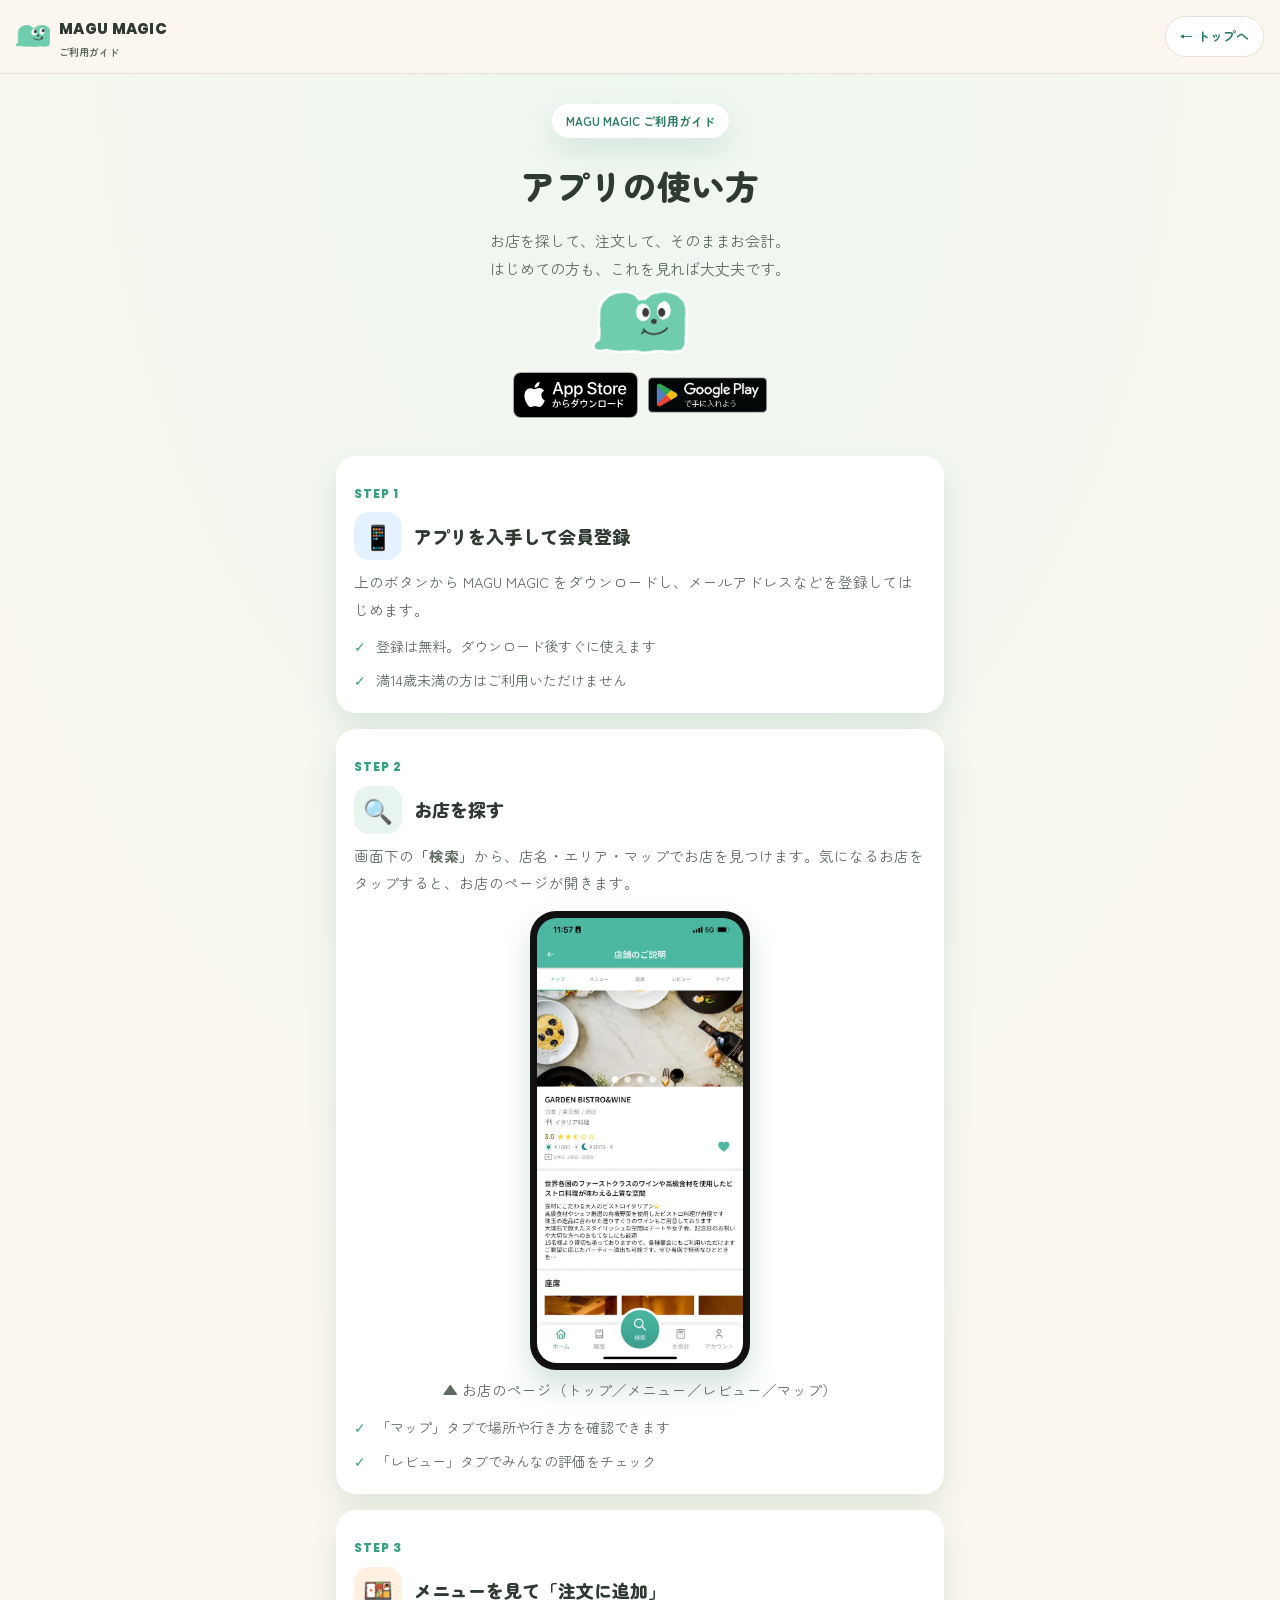
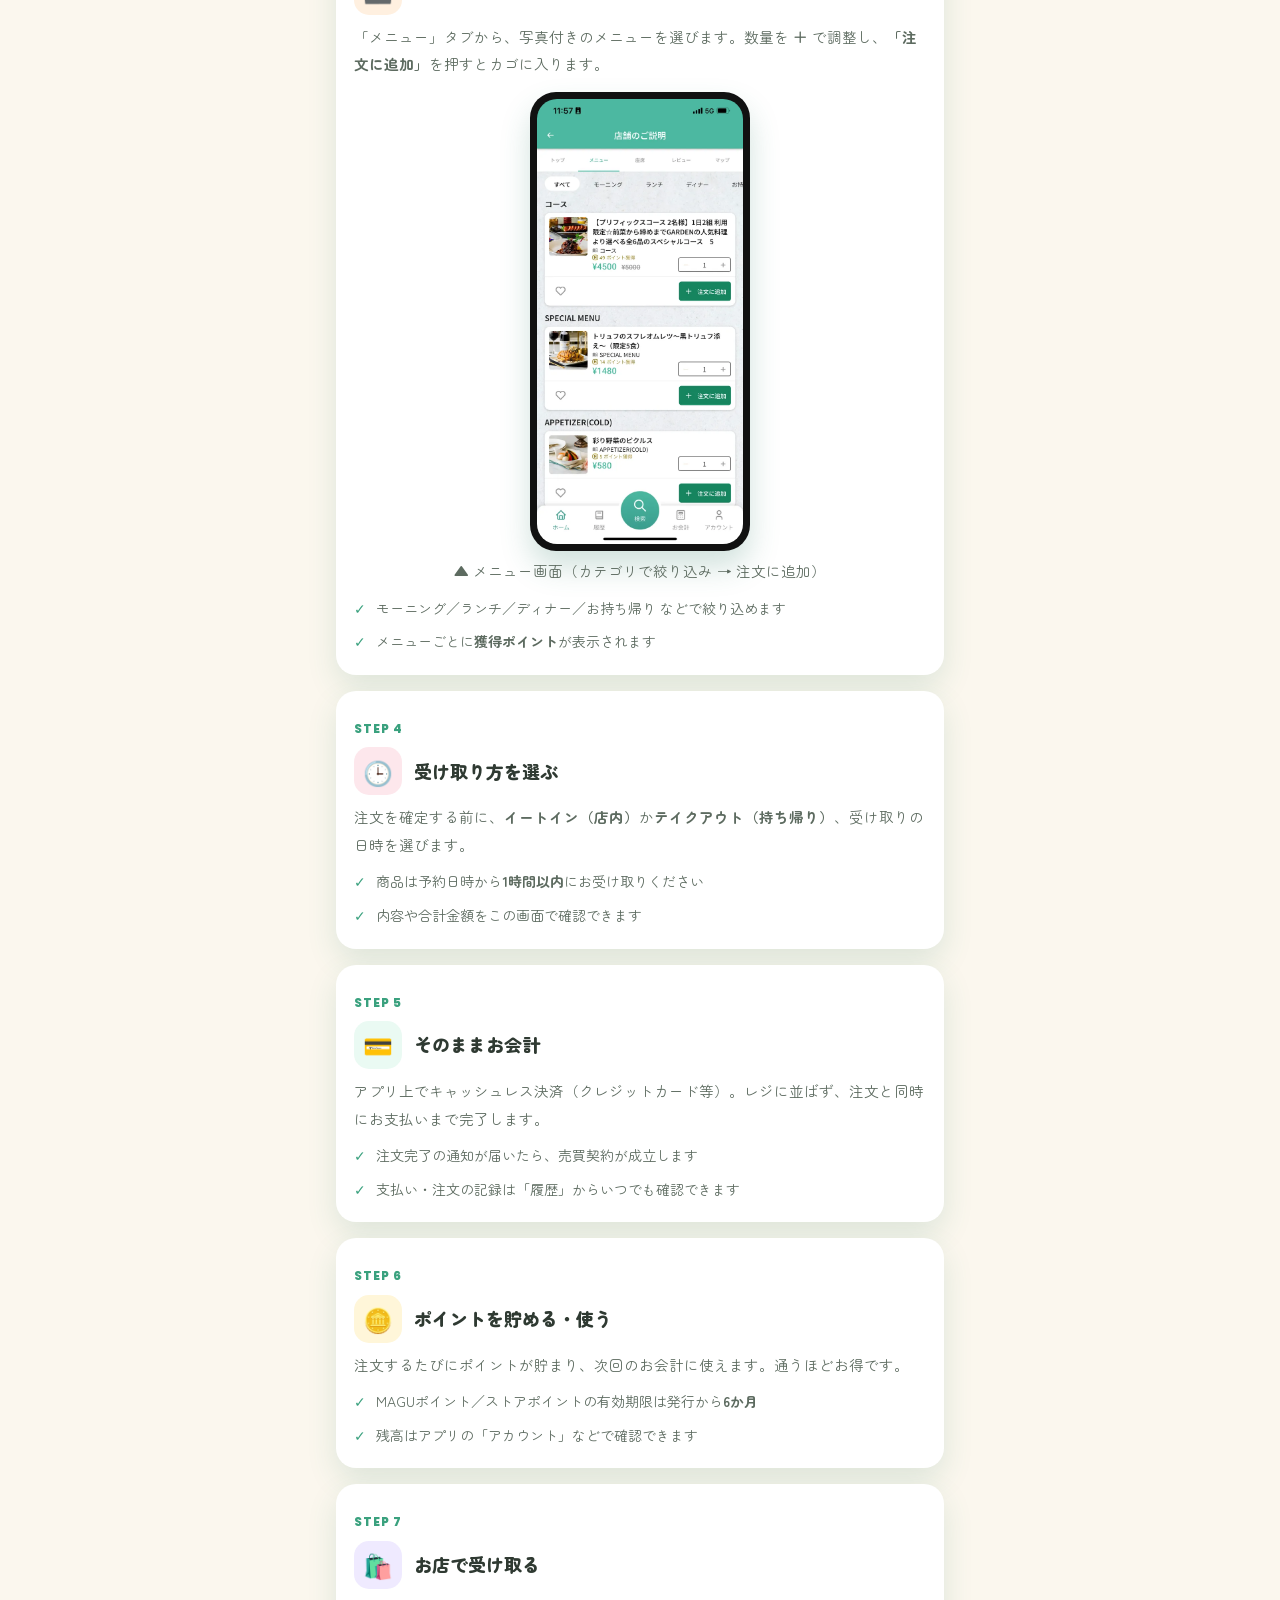
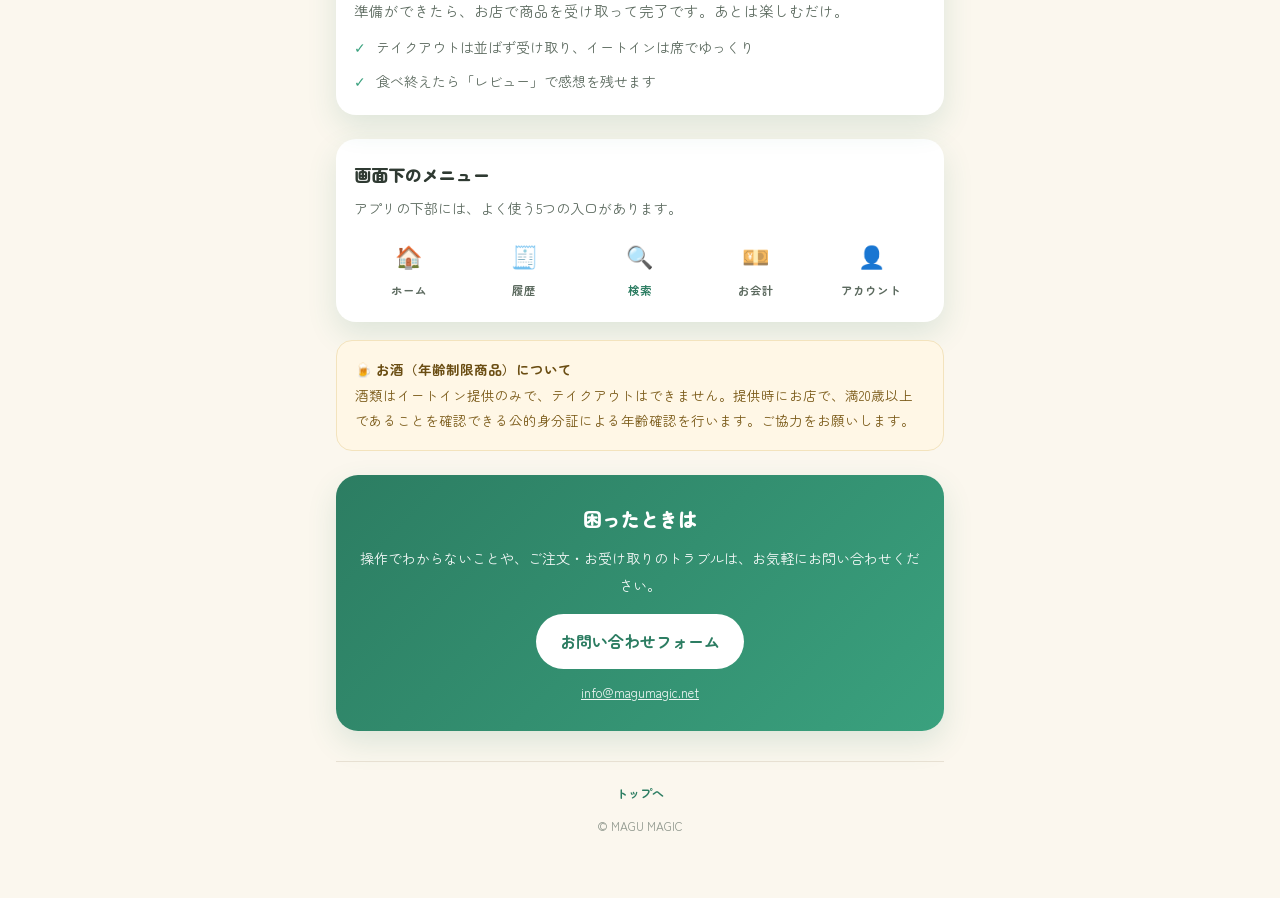
==== guide/index.html @ f1146b97 "Add mobile app usage guide page (/guide/) - /guide/ : step-by-step how-to (search, order, checkout, " ====
<!DOCTYPE html>
<html lang="ja">
<head>
  <meta charset="UTF-8" />
  <meta name="viewport" content="width=device-width, initial-scale=1.0" />
  <title>ご利用ガイド ｜ MAGU MAGIC の使い方</title>
  <meta name="description" content="MAGU MAGIC アプリの使い方ガイド。お店を探す・メニューを注文・お会計・ポイントまで、操作をやさしく解説します。" />
  <link rel="canonical" href="https://www.magumagic.net/guide/" />
  <link rel="icon" type="image/png" sizes="32x32" href="/assets/favicon-32.png" />
  <link rel="apple-touch-icon" href="/assets/favicon.png" />
  <link rel="preconnect" href="https://fonts.googleapis.com" />
  <link rel="preconnect" href="https://fonts.gstatic.com" crossorigin />
  <link href="https://fonts.googleapis.com/css2?family=Zen+Maru+Gothic:wght@400;500;700;900&family=Poppins:wght@600;700;800&display=swap" rel="stylesheet" />
  <style>
    :root{
      --green:#3aa17e;--green-deep:#2c7d62;--green-soft:#e8f4ee;
      --cream:#fbf7ee;--ink:#2f3a32;--ink-soft:#5d6b60;--line:#e7e0d2;
      --berry:#ef6a6a;--beer:#f4b740;--sky:#86cfee;--violet:#b3a4ee;
      --font-jp:"Zen Maru Gothic",system-ui,sans-serif;--font-en:"Poppins",var(--font-jp);
      --shadow:0 12px 30px rgba(44,125,98,.14);
    }
    *{box-sizing:border-box;margin:0;padding:0}
    body{font-family:var(--font-jp);color:var(--ink);line-height:1.9;-webkit-font-smoothing:antialiased;
      background:radial-gradient(120% 60% at 50% 0%,#eef7f1,var(--cream) 60%);min-height:100vh}
    img{max-width:100%;display:block}
    a{color:inherit}

    /* header */
    .top{position:sticky;top:0;z-index:20;display:flex;align-items:center;justify-content:space-between;
      gap:12px;padding:12px 16px;background:rgba(251,247,238,.92);border-bottom:1px solid var(--line)}
    .brand{display:flex;align-items:center;gap:9px;text-decoration:none}
    .brand img{width:34px;height:34px;object-fit:contain}
    .brand b{font-family:var(--font-en);font-weight:800;font-size:15px;letter-spacing:.3px}
    .brand small{display:block;font-family:var(--font-jp);font-size:10px;color:var(--ink-soft);font-weight:700;margin-top:-2px}
    .back{font-size:13px;font-weight:700;color:var(--green-deep);text-decoration:none;
      background:#fff;border:1px solid var(--line);padding:7px 14px;border-radius:999px;white-space:nowrap}

    .wrap{max-width:640px;margin:0 auto;padding:0 16px 60px}

    /* hero */
    .hero{text-align:center;padding:30px 6px 8px}
    .hero .eyebrow{display:inline-block;background:#fff;color:var(--green-deep);font-weight:700;font-size:12px;
      padding:6px 14px;border-radius:999px;box-shadow:var(--shadow)}
    .hero h1{font-size:clamp(26px,7vw,34px);font-weight:900;margin:16px 0 8px}
    .hero p{color:var(--ink-soft);font-size:15px}
    .hero-mascot{width:96px;margin:6px auto 0}

    /* store badges */
    .badges{display:flex;gap:10px;justify-content:center;flex-wrap:wrap;margin-top:18px}
    .badge img{height:46px;width:auto}
    .badge{transition:transform .15s;display:inline-block}
    .badge:active{transform:scale(.97)}

    /* steps */
    .steps{margin-top:30px;display:flex;flex-direction:column;gap:16px;counter-reset:step}
    .step{background:#fff;border-radius:20px;box-shadow:var(--shadow);padding:20px 18px;position:relative}
    .step::before{counter-increment:step;content:"STEP " counter(step);
      font-family:var(--font-en);font-weight:800;font-size:12px;letter-spacing:1px;color:var(--green)}
    .step-head{display:flex;align-items:center;gap:12px;margin:6px 0 8px}
    .step-ic{flex:0 0 auto;width:48px;height:48px;border-radius:15px;display:grid;place-items:center;font-size:24px}
    .ic-a{background:#e6f1ff}.ic-b{background:var(--green-soft)}.ic-c{background:#fff0e0}
    .ic-d{background:#fde7ec}.ic-e{background:#eafaf3}.ic-f{background:#fff6d9}.ic-g{background:#efeaff}
    .step-head h2{font-size:18px;font-weight:900;line-height:1.4}
    .step p{color:var(--ink-soft);font-size:14.5px}
    .step ul{list-style:none;margin:10px 0 0;display:flex;flex-direction:column;gap:7px}
    .step li{position:relative;padding-left:22px;font-size:14px;color:var(--ink-soft)}
    .step li::before{content:"✓";position:absolute;left:0;color:var(--green);font-weight:900}
    .tip{margin-top:12px;background:var(--green-soft);border-radius:12px;padding:10px 14px;font-size:13px;color:var(--green-deep)}

    /* phone shot */
    .shot{margin:14px auto 4px;width:min(220px,64%);background:#111;border-radius:26px;padding:7px;box-shadow:0 16px 30px rgba(44,125,98,.22)}
    .shot img{width:100%;border-radius:20px}
    .shot-cap{text-align:center;font-size:12px;color:var(--ink-soft);margin-top:6px}

    /* bottom-nav explainer */
    .navmap{background:#fff;border-radius:20px;box-shadow:var(--shadow);padding:20px 18px;margin-top:24px}
    .navmap h2{font-size:17px;font-weight:900;margin-bottom:4px}
    .navmap p{color:var(--ink-soft);font-size:14px;margin-bottom:14px}
    .navrow{display:flex;justify-content:space-between;gap:6px;text-align:center}
    .navrow div{flex:1;font-size:11.5px;font-weight:700;color:var(--ink-soft)}
    .navrow .em{display:block;font-size:22px;margin-bottom:3px}
    .navrow .on{color:var(--green-deep)}

    /* note */
    .note{margin-top:18px;background:#fff7e6;border:1px solid #f3e3bd;border-radius:16px;padding:16px 18px;font-size:13.5px;color:#7a5a18}
    .note b{color:#6a4d12}

    /* help / contact */
    .help{margin-top:24px;background:linear-gradient(135deg,var(--green-deep),var(--green));color:#fff;
      border-radius:22px;padding:26px 20px;text-align:center;box-shadow:var(--shadow)}
    .help h2{font-size:19px;font-weight:900}
    .help p{opacity:.95;font-size:14px;margin:8px 0 16px}
    .help a.btn{display:inline-block;background:#fff;color:var(--green-deep);font-weight:700;text-decoration:none;
      padding:12px 24px;border-radius:999px}
    .help .mail{display:block;margin-top:12px;font-size:13px;opacity:.92;color:#fff;text-decoration:underline}

    /* footer */
    .foot{text-align:center;margin-top:30px;padding-top:20px;border-top:1px solid var(--line);color:var(--ink-soft);font-size:12px}
    .foot a{color:var(--green-deep);font-weight:700;text-decoration:none;margin:0 8px}
    .foot .cp{display:block;margin-top:10px;opacity:.7}
  </style>
</head>
<body>

  <header class="top">
    <a class="brand" href="/">
      <img src="/assets/MAGU_face07.png" alt="" />
      <span><b>MAGU MAGIC</b><small>ご利用ガイド</small></span>
    </a>
    <a class="back" href="/">← トップへ</a>
  </header>

  <div class="wrap">

    <section class="hero">
      <span class="eyebrow">MAGU MAGIC ご利用ガイド</span>
      <h1>アプリの使い方</h1>
      <p>お店を探して、注文して、そのままお会計。<br />はじめての方も、これを見れば大丈夫です。</p>
      <img class="hero-mascot" src="/assets/MAGU_face01.png" alt="" />
      <div class="badges">
        <a class="badge" target="_blank" rel="noopener" aria-label="App Store からダウンロード"
           href="https://apps.apple.com/jp/app/magu-magic-%E3%81%8B%E3%81%97%E3%81%93%E3%81%8F%E4%BA%88%E7%B4%84-%E3%81%8A%E3%81%84%E3%81%97%E3%81%8F%E9%A3%9F%E4%BA%8B/id6445927515">
          <img src="/assets/black.svg" alt="Download on the App Store" />
        </a>
        <a class="badge" target="_blank" rel="noopener" aria-label="Google Play で手に入れよう"
           href="https://play.google.com/store/apps/details?id=com.maguclub.magu&amp;pcampaignid=web_share">
          <img src="/assets/google-play-badge.png" alt="Get it on Google Play" />
        </a>
      </div>
    </section>

    <section class="steps">

      <article class="step">
        <div class="step-head"><span class="step-ic ic-a">📱</span><h2>アプリを入手して会員登録</h2></div>
        <p>上のボタンから MAGU MAGIC をダウンロードし、メールアドレスなどを登録してはじめます。</p>
        <ul>
          <li>登録は無料。ダウンロード後すぐに使えます</li>
          <li>満14歳未満の方はご利用いただけません</li>
        </ul>
      </article>

      <article class="step">
        <div class="step-head"><span class="step-ic ic-b">🔍</span><h2>お店を探す</h2></div>
        <p>画面下の<b>「検索」</b>から、店名・エリア・マップでお店を見つけます。気になるお店をタップすると、お店のページが開きます。</p>
        <div class="shot"><img src="/assets/guide-store.webp" alt="お店のページ：店舗説明・メニュー・レビュー・マップのタブ" /></div>
        <p class="shot-cap">▲ お店のページ（トップ／メニュー／レビュー／マップ）</p>
        <ul>
          <li>「マップ」タブで場所や行き方を確認できます</li>
          <li>「レビュー」タブでみんなの評価をチェック</li>
        </ul>
      </article>

      <article class="step">
        <div class="step-head"><span class="step-ic ic-c">🍱</span><h2>メニューを見て「注文に追加」</h2></div>
        <p>「メニュー」タブから、写真付きのメニューを選びます。数量を <b>＋</b> で調整し、<b>「注文に追加」</b>を押すとカゴに入ります。</p>
        <div class="shot"><img src="/assets/guide-menu.webp" alt="メニュー画面：カテゴリ・価格・ポイント・注文に追加ボタン" /></div>
        <p class="shot-cap">▲ メニュー画面（カテゴリで絞り込み → 注文に追加）</p>
        <ul>
          <li>モーニング／ランチ／ディナー／お持ち帰り などで絞り込めます</li>
          <li>メニューごとに<b>獲得ポイント</b>が表示されます</li>
        </ul>
      </article>

      <article class="step">
        <div class="step-head"><span class="step-ic ic-d">🕒</span><h2>受け取り方を選ぶ</h2></div>
        <p>注文を確定する前に、<b>イートイン（店内）</b>か<b>テイクアウト（持ち帰り）</b>、受け取りの日時を選びます。</p>
        <ul>
          <li>商品は予約日時から<b>1時間以内</b>にお受け取りください</li>
          <li>内容や合計金額をこの画面で確認できます</li>
        </ul>
      </article>

      <article class="step">
        <div class="step-head"><span class="step-ic ic-e">💳</span><h2>そのままお会計</h2></div>
        <p>アプリ上でキャッシュレス決済（クレジットカード等）。レジに並ばず、注文と同時にお支払いまで完了します。</p>
        <ul>
          <li>注文完了の通知が届いたら、売買契約が成立します</li>
          <li>支払い・注文の記録は「履歴」からいつでも確認できます</li>
        </ul>
      </article>

      <article class="step">
        <div class="step-head"><span class="step-ic ic-f">🪙</span><h2>ポイントを貯める・使う</h2></div>
        <p>注文するたびにポイントが貯まり、次回のお会計に使えます。通うほどお得です。</p>
        <ul>
          <li>MAGUポイント／ストアポイントの有効期限は発行から<b>6か月</b></li>
          <li>残高はアプリの「アカウント」などで確認できます</li>
        </ul>
      </article>

      <article class="step">
        <div class="step-head"><span class="step-ic ic-g">🛍️</span><h2>お店で受け取る</h2></div>
        <p>準備ができたら、お店で商品を受け取って完了です。あとは楽しむだけ。</p>
        <ul>
          <li>テイクアウトは並ばず受け取り、イートインは席でゆっくり</li>
          <li>食べ終えたら「レビュー」で感想を残せます</li>
        </ul>
      </article>

    </section>

    <section class="navmap">
      <h2>画面下のメニュー</h2>
      <p>アプリの下部には、よく使う5つの入口があります。</p>
      <div class="navrow">
        <div><span class="em">🏠</span>ホーム</div>
        <div><span class="em">🧾</span>履歴</div>
        <div class="on"><span class="em">🔍</span>検索</div>
        <div><span class="em">💴</span>お会計</div>
        <div><span class="em">👤</span>アカウント</div>
      </div>
    </section>

    <div class="note">
      <b>🍺 お酒（年齢制限商品）について</b><br />
      酒類はイートイン提供のみで、テイクアウトはできません。提供時にお店で、満20歳以上であることを確認できる公的身分証による年齢確認を行います。ご協力をお願いします。
    </div>

    <section class="help">
      <h2>困ったときは</h2>
      <p>操作でわからないことや、ご注文・お受け取りのトラブルは、お気軽にお問い合わせください。</p>
      <a class="btn" href="/#contact">お問い合わせフォーム</a>
      <a class="mail" href="mailto:info@magumagic.net">info@magumagic.net</a>
    </section>

    <footer class="foot">
      <a href="/">トップへ</a>
      <span class="cp">© MAGU MAGIC</span>
    </footer>

  </div>

</body>
</html>
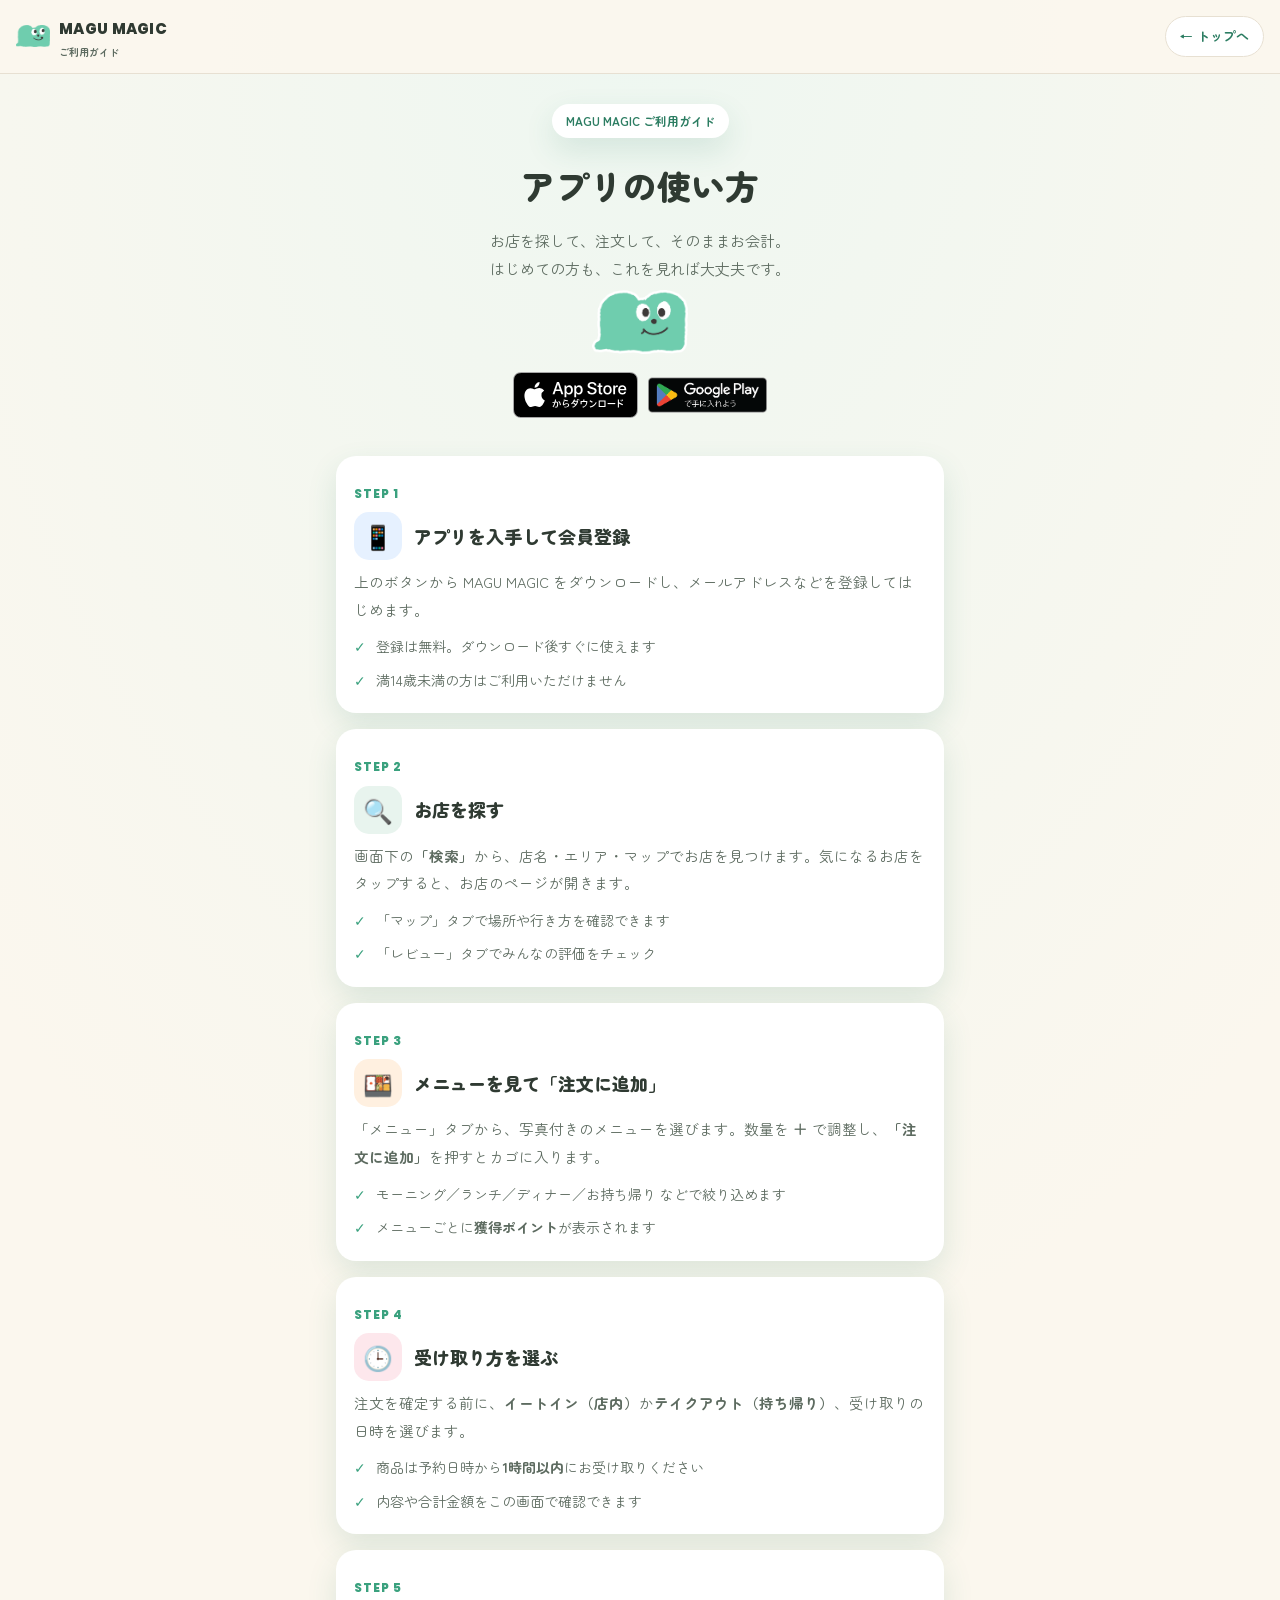
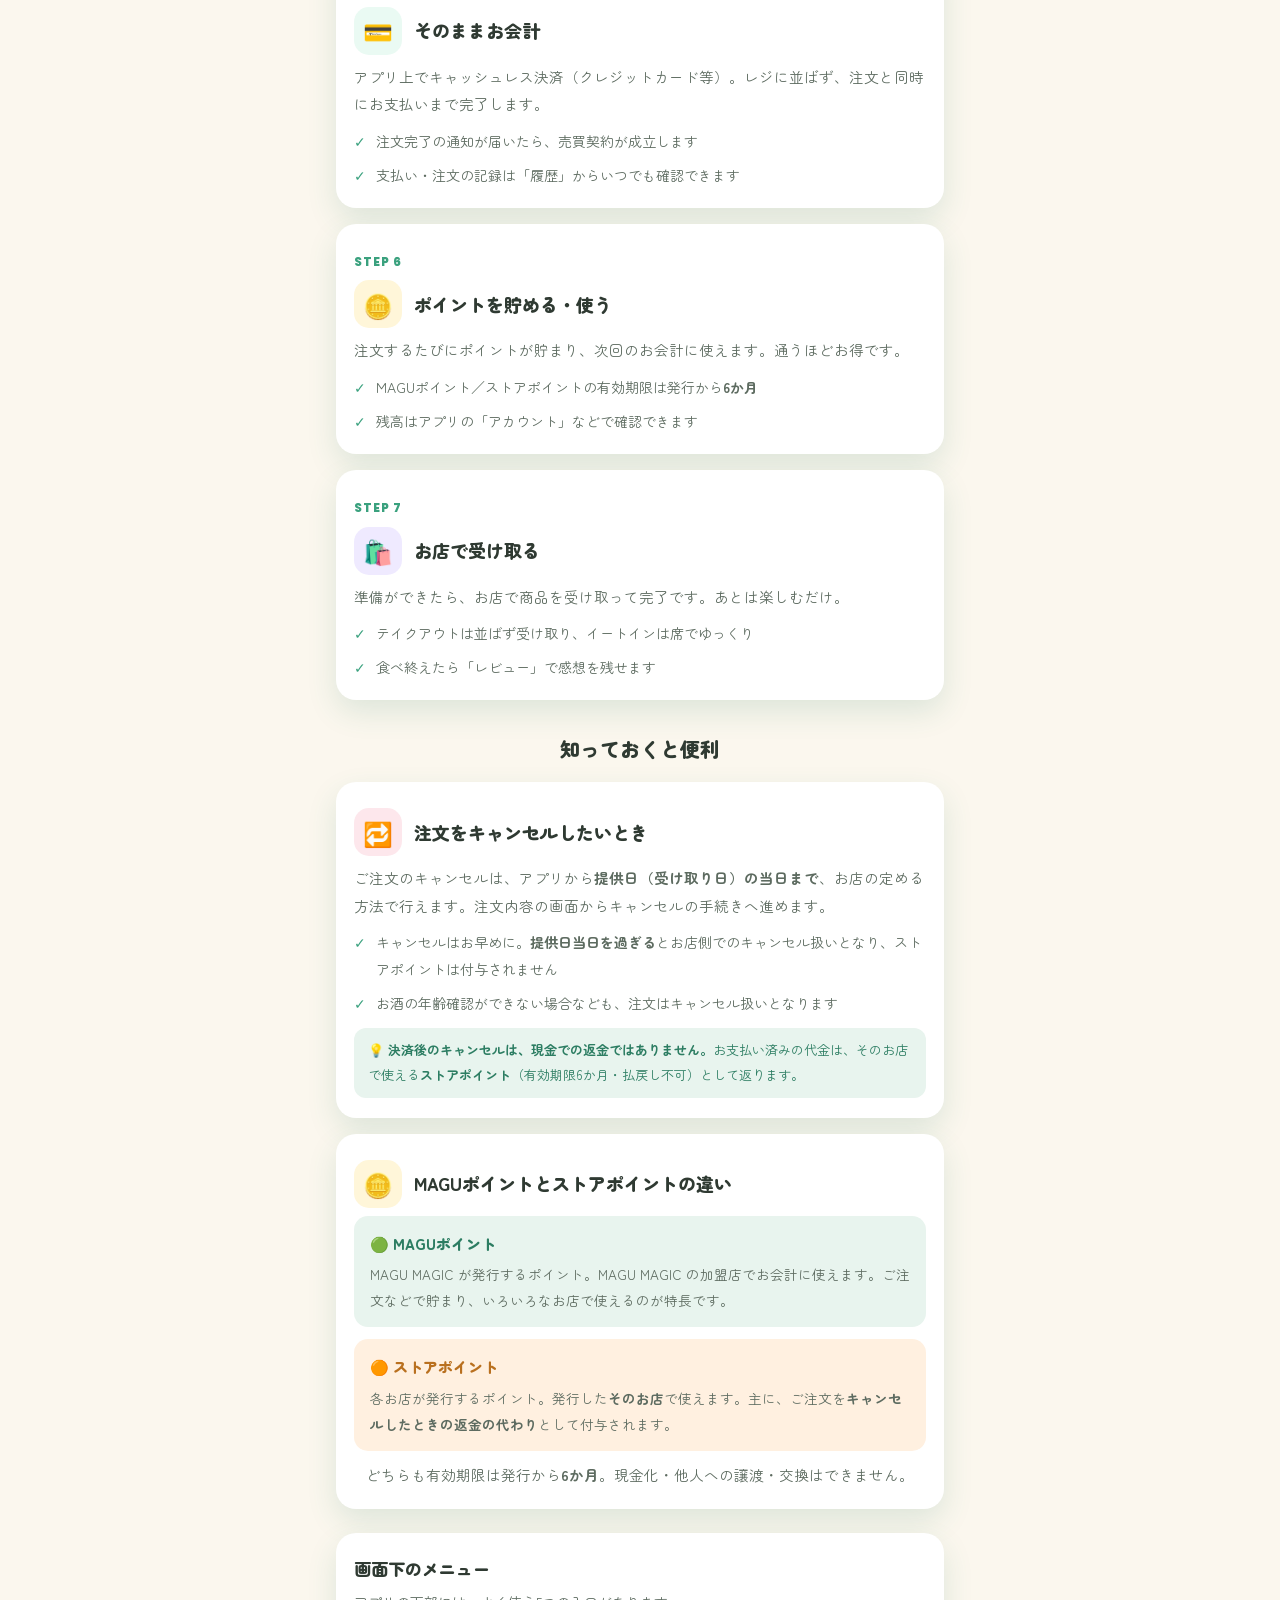
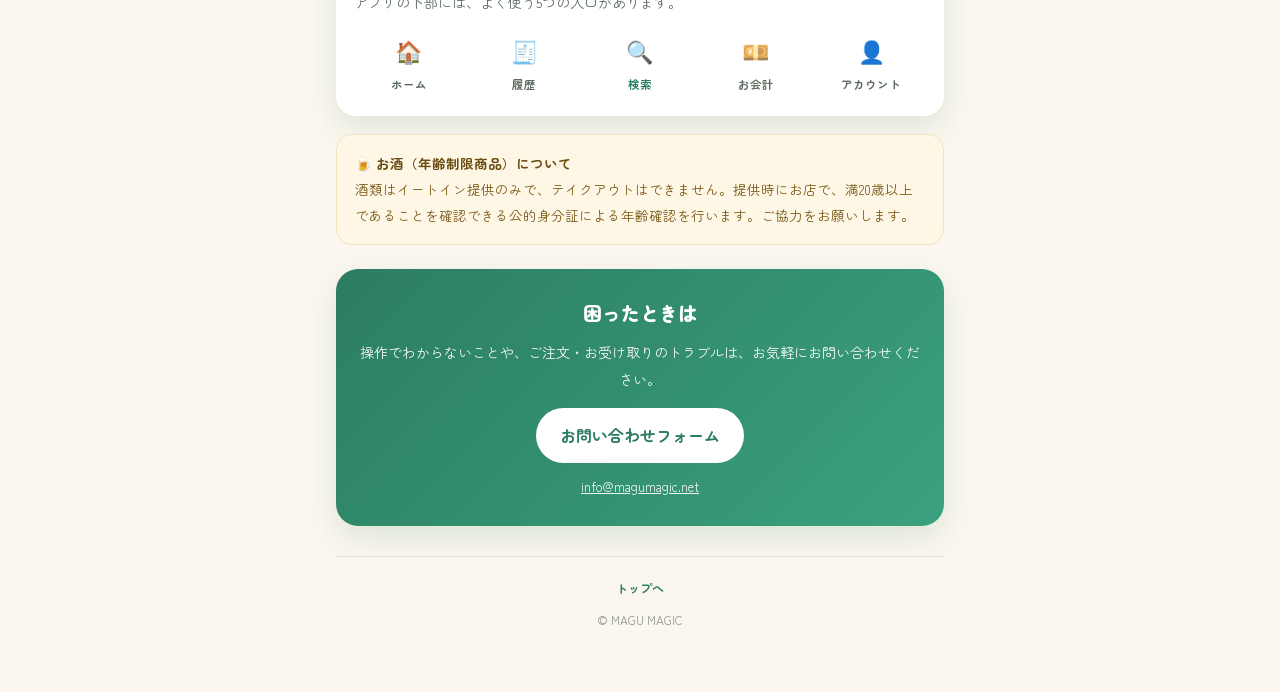
==== commit 48db3bfc: "Guide: add cancellation + MAGU/store points sections; drop outdated old-UI screenshots Co-Authored-B" ====
--- a/guide/index.html
+++ b/guide/index.html
@@ -94,6 +94,23 @@
       padding:12px 24px;border-radius:999px}
     .help .mail{display:block;margin-top:12px;font-size:13px;opacity:.92;color:#fff;text-decoration:underline}
 
+    /* info cards (cancel / points) */
+    .section-h{font-size:20px;font-weight:900;margin:30px 4px 14px;text-align:center}
+    .infocard{background:#fff;border-radius:20px;box-shadow:var(--shadow);padding:20px 18px;margin-bottom:16px}
+    .infocard p{color:var(--ink-soft);font-size:14.5px}
+    .infocard ul{list-style:none;margin:10px 0 0;display:flex;flex-direction:column;gap:7px}
+    .infocard li{position:relative;padding-left:22px;font-size:14px;color:var(--ink-soft)}
+    .infocard li::before{content:"✓";position:absolute;left:0;color:var(--green);font-weight:900}
+    .pcompare{display:flex;flex-direction:column;gap:12px;margin-top:6px}
+    .pcol{border-radius:14px;padding:14px 16px}
+    .pcol.magu{background:var(--green-soft)}
+    .pcol.store{background:#fff0e0}
+    .pcol h3{font-size:15px;font-weight:900;margin-bottom:4px;display:flex;align-items:center;gap:8px}
+    .pcol.magu h3{color:var(--green-deep)}
+    .pcol.store h3{color:#b9701f}
+    .pcol p{font-size:13.5px}
+    .pcommon{margin-top:10px;font-size:13px;color:var(--ink-soft);text-align:center}
+
     /* footer */
     .foot{text-align:center;margin-top:30px;padding-top:20px;border-top:1px solid var(--line);color:var(--ink-soft);font-size:12px}
     .foot a{color:var(--green-deep);font-weight:700;text-decoration:none;margin:0 8px}
@@ -143,8 +160,6 @@
       <article class="step">
         <div class="step-head"><span class="step-ic ic-b">🔍</span><h2>お店を探す</h2></div>
         <p>画面下の<b>「検索」</b>から、店名・エリア・マップでお店を見つけます。気になるお店をタップすると、お店のページが開きます。</p>
-        <div class="shot"><img src="/assets/guide-store.webp" alt="お店のページ：店舗説明・メニュー・レビュー・マップのタブ" /></div>
-        <p class="shot-cap">▲ お店のページ（トップ／メニュー／レビュー／マップ）</p>
         <ul>
           <li>「マップ」タブで場所や行き方を確認できます</li>
           <li>「レビュー」タブでみんなの評価をチェック</li>
@@ -154,8 +169,6 @@
       <article class="step">
         <div class="step-head"><span class="step-ic ic-c">🍱</span><h2>メニューを見て「注文に追加」</h2></div>
         <p>「メニュー」タブから、写真付きのメニューを選びます。数量を <b>＋</b> で調整し、<b>「注文に追加」</b>を押すとカゴに入ります。</p>
-        <div class="shot"><img src="/assets/guide-menu.webp" alt="メニュー画面：カテゴリ・価格・ポイント・注文に追加ボタン" /></div>
-        <p class="shot-cap">▲ メニュー画面（カテゴリで絞り込み → 注文に追加）</p>
         <ul>
           <li>モーニング／ランチ／ディナー／お持ち帰り などで絞り込めます</li>
           <li>メニューごとに<b>獲得ポイント</b>が表示されます</li>
@@ -199,6 +212,33 @@
       </article>
 
     </section>
+
+    <h2 class="section-h">知っておくと便利</h2>
+
+    <article class="infocard">
+      <div class="step-head"><span class="step-ic ic-d">🔁</span><h2>注文をキャンセルしたいとき</h2></div>
+      <p>ご注文のキャンセルは、アプリから<b>提供日（受け取り日）の当日まで</b>、お店の定める方法で行えます。注文内容の画面からキャンセルの手続きへ進めます。</p>
+      <ul>
+        <li>キャンセルはお早めに。<b>提供日当日を過ぎる</b>とお店側でのキャンセル扱いとなり、ストアポイントは付与されません</li>
+        <li>お酒の年齢確認ができない場合なども、注文はキャンセル扱いとなります</li>
+      </ul>
+      <div class="tip">💡 <b>決済後のキャンセルは、現金での返金ではありません。</b>お支払い済みの代金は、そのお店で使える<b>ストアポイント</b>（有効期限6か月・払戻し不可）として返ります。</div>
+    </article>
+
+    <article class="infocard">
+      <div class="step-head"><span class="step-ic ic-f">🪙</span><h2>MAGUポイントとストアポイントの違い</h2></div>
+      <div class="pcompare">
+        <div class="pcol magu">
+          <h3>🟢 MAGUポイント</h3>
+          <p>MAGU MAGIC が発行するポイント。MAGU MAGIC の加盟店でお会計に使えます。ご注文などで貯まり、いろいろなお店で使えるのが特長です。</p>
+        </div>
+        <div class="pcol store">
+          <h3>🟠 ストアポイント</h3>
+          <p>各お店が発行するポイント。発行した<b>そのお店</b>で使えます。主に、ご注文を<b>キャンセルしたときの返金の代わり</b>として付与されます。</p>
+        </div>
+      </div>
+      <p class="pcommon">どちらも有効期限は発行から<b>6か月</b>。現金化・他人への譲渡・交換はできません。</p>
+    </article>
 
     <section class="navmap">
       <h2>画面下のメニュー</h2>
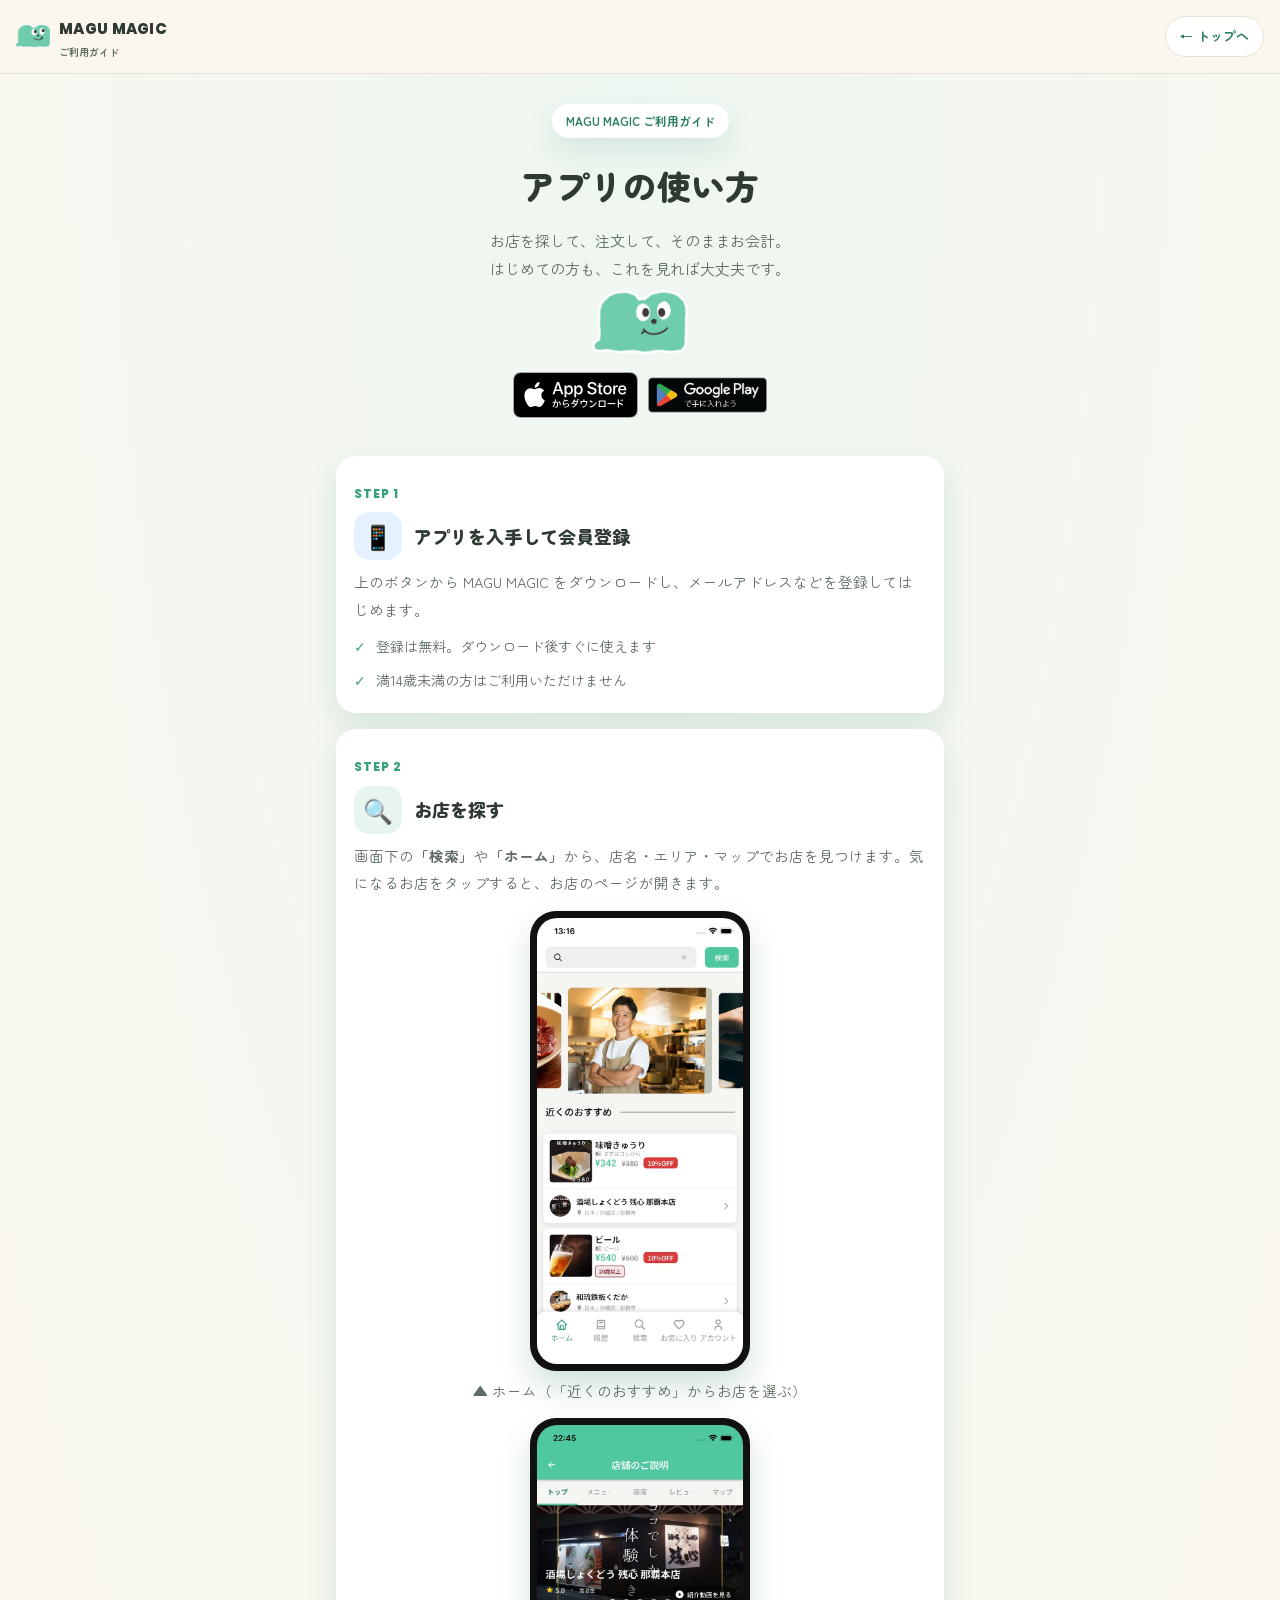
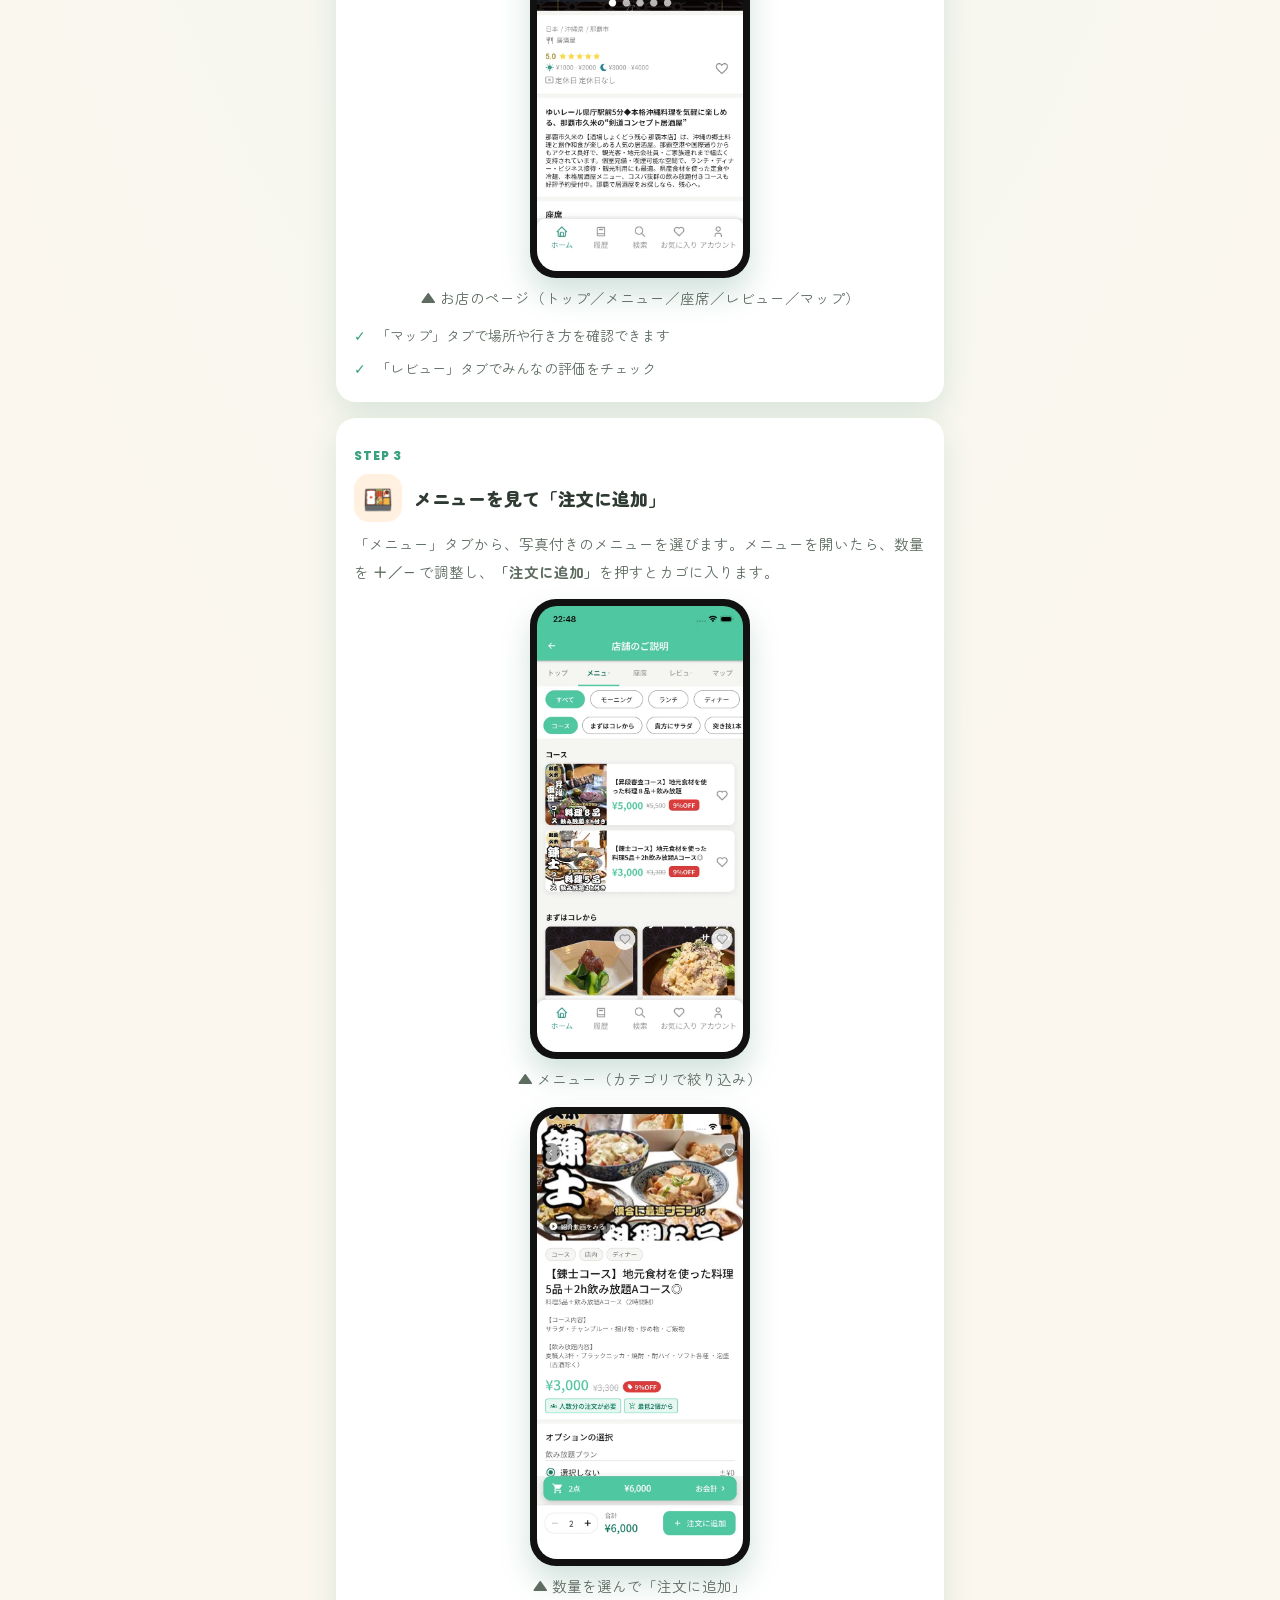
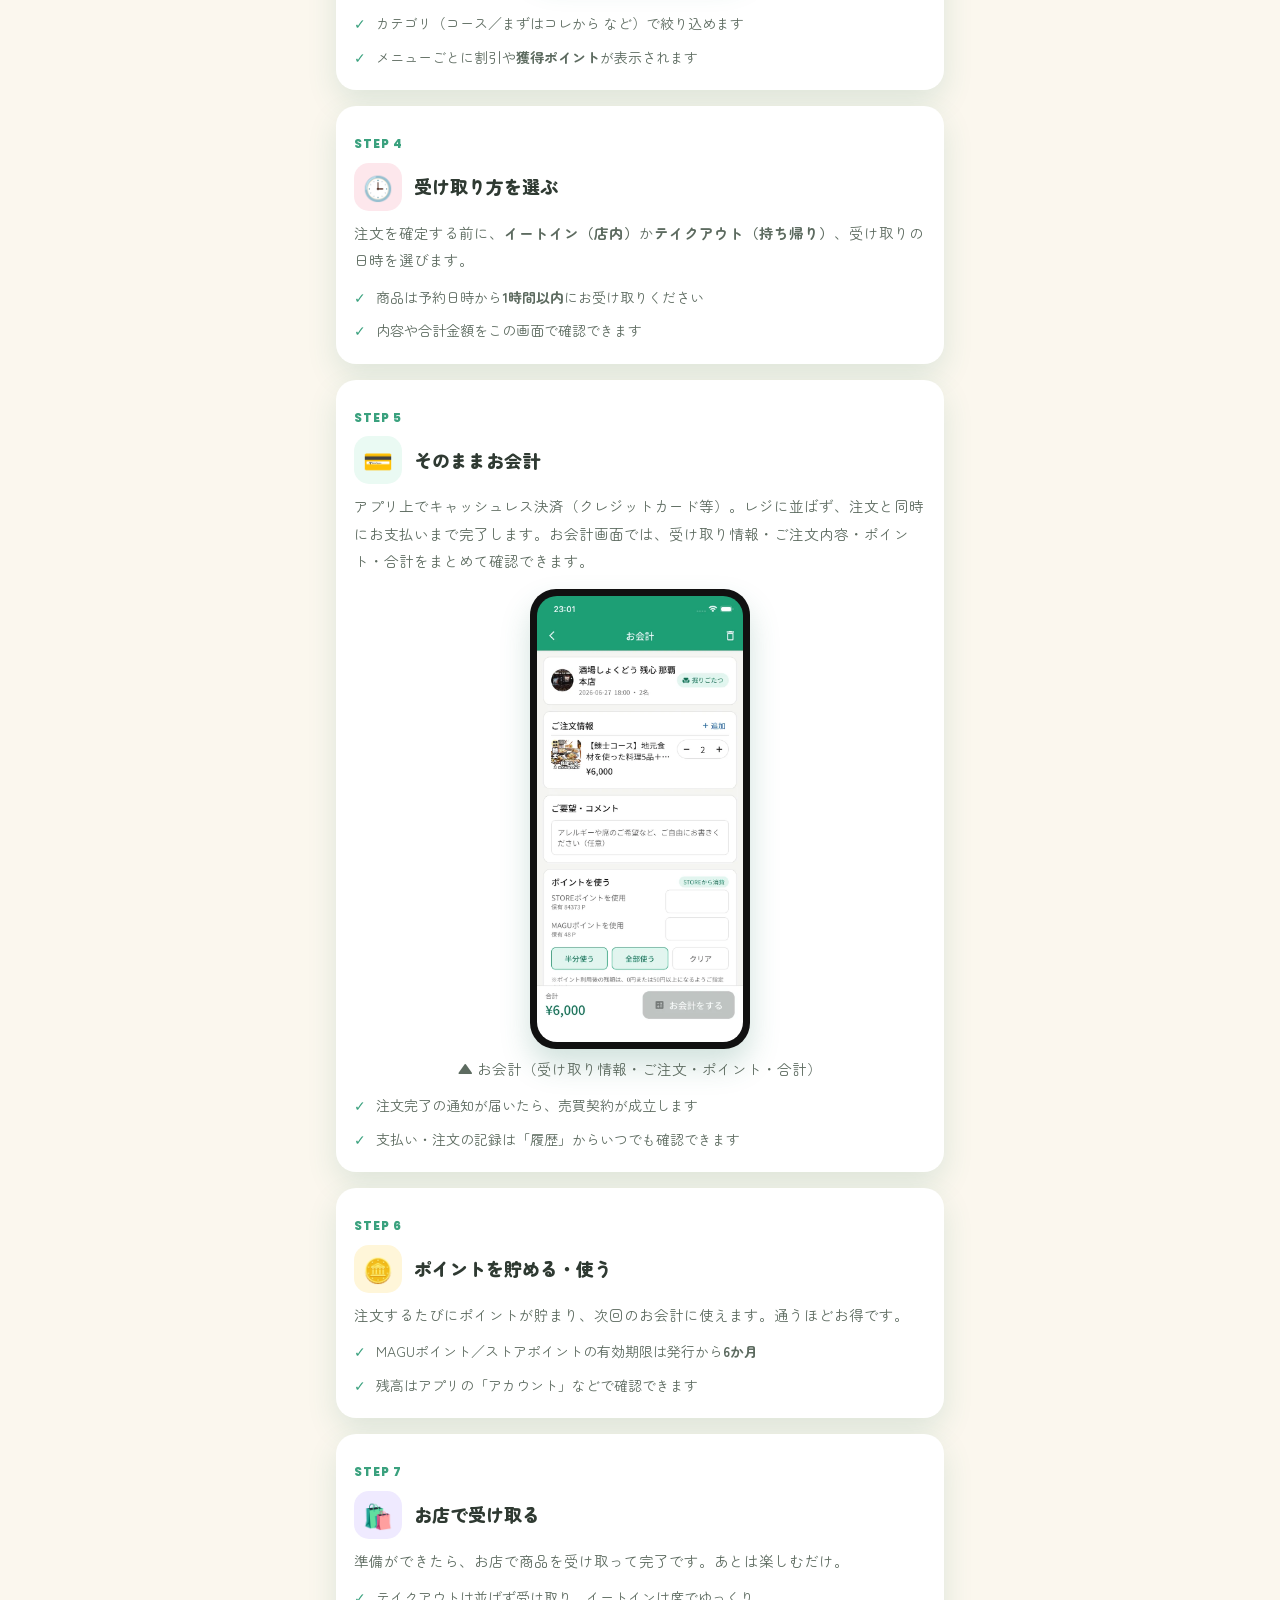
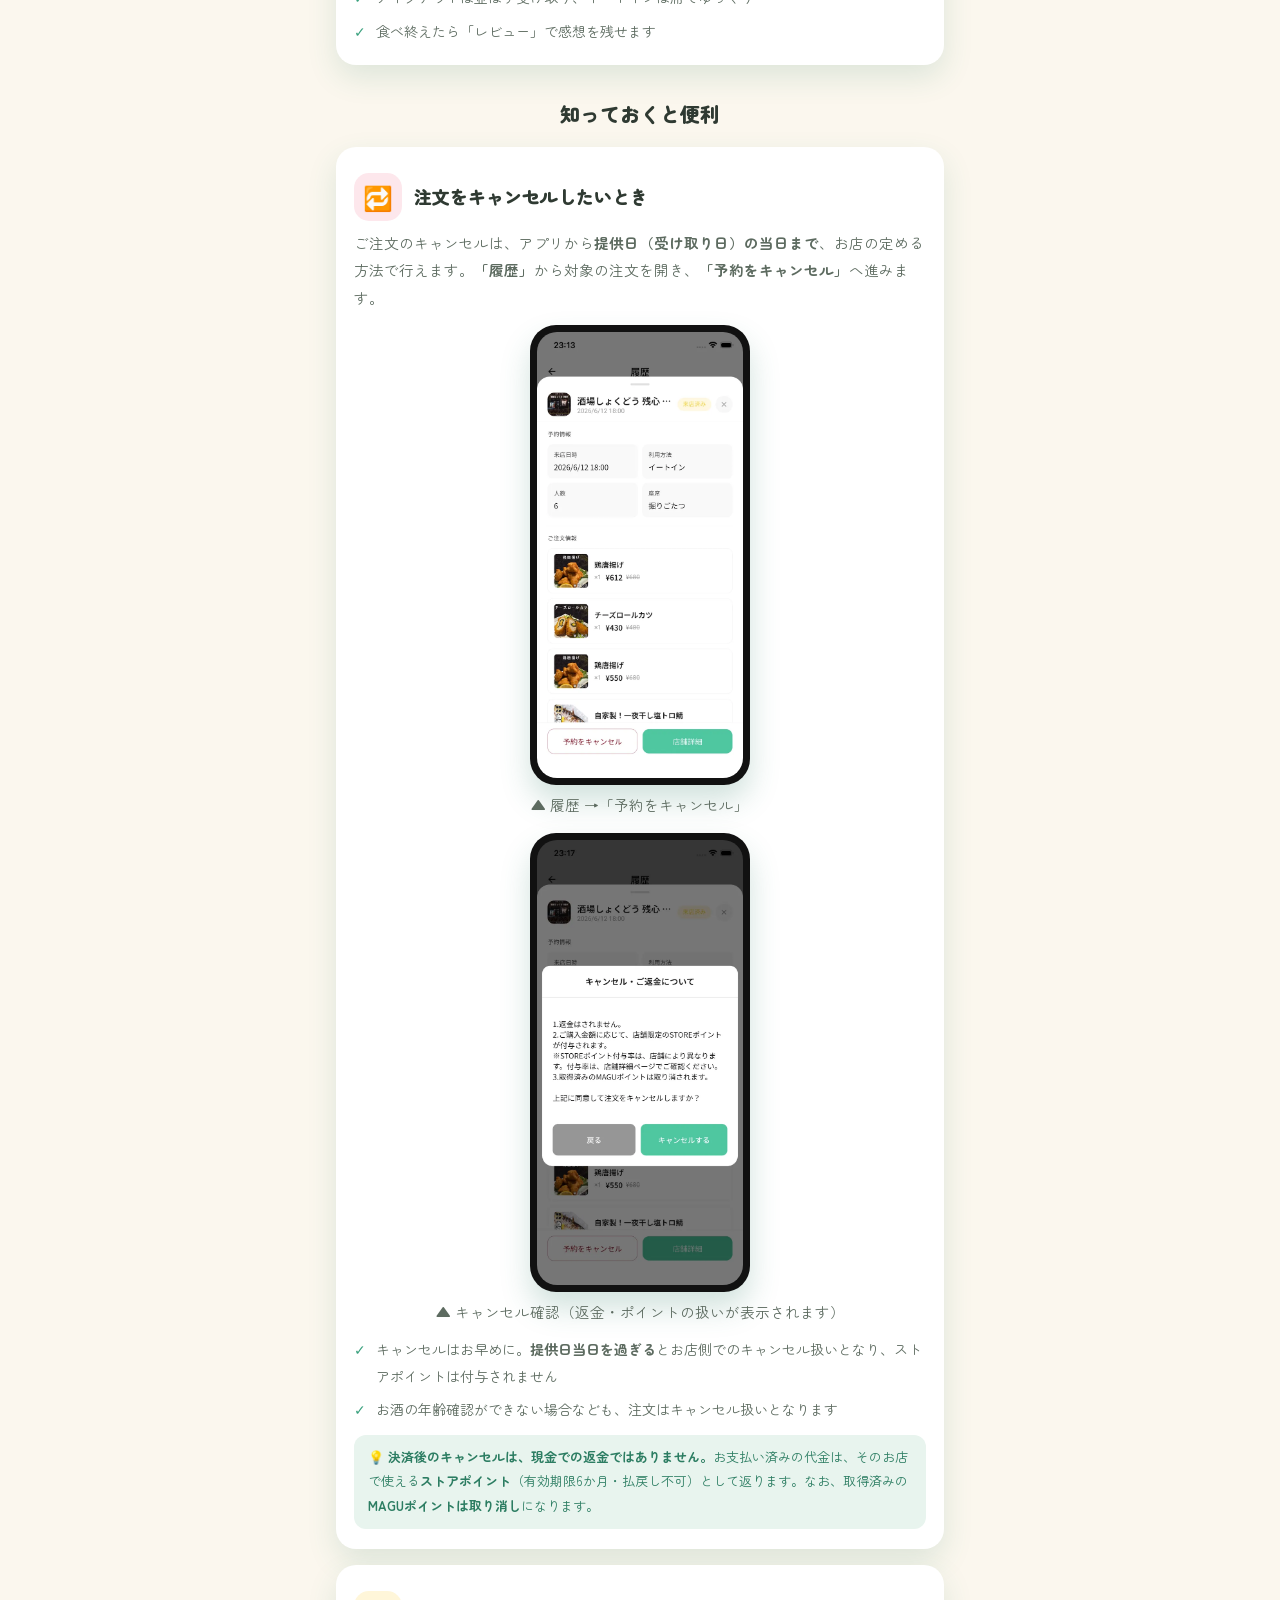
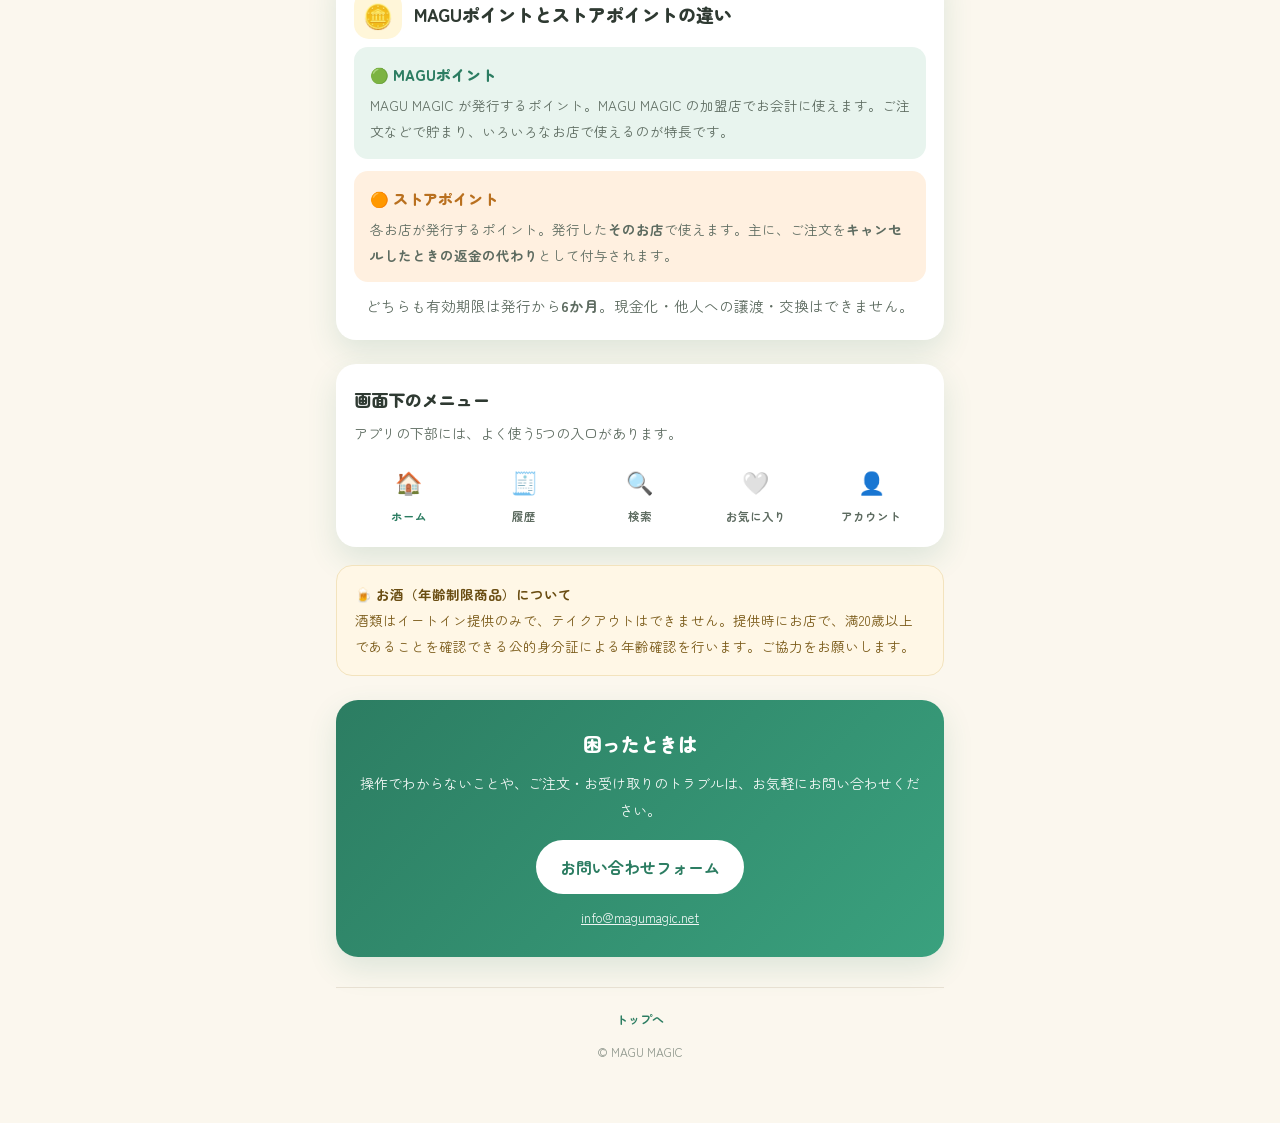
==== commit 997e8cb8: "Guide: add real renewed-app screenshots + fix bottom-nav labels - captured new UI screens (home, sto" ====
--- a/guide/index.html
+++ b/guide/index.html
@@ -159,7 +159,11 @@
 
       <article class="step">
         <div class="step-head"><span class="step-ic ic-b">🔍</span><h2>お店を探す</h2></div>
-        <p>画面下の<b>「検索」</b>から、店名・エリア・マップでお店を見つけます。気になるお店をタップすると、お店のページが開きます。</p>
+        <p>画面下の<b>「検索」</b>や<b>「ホーム」</b>から、店名・エリア・マップでお店を見つけます。気になるお店をタップすると、お店のページが開きます。</p>
+        <div class="shot"><img src="/assets/guide-home.webp" alt="ホーム：検索バーと近くのおすすめのお店一覧" loading="lazy" /></div>
+        <p class="shot-cap">▲ ホーム（「近くのおすすめ」からお店を選ぶ）</p>
+        <div class="shot"><img src="/assets/guide-store.webp" alt="お店のページ：トップ／メニュー／座席／レビュー／マップのタブと店舗情報" loading="lazy" /></div>
+        <p class="shot-cap">▲ お店のページ（トップ／メニュー／座席／レビュー／マップ）</p>
         <ul>
           <li>「マップ」タブで場所や行き方を確認できます</li>
           <li>「レビュー」タブでみんなの評価をチェック</li>
@@ -168,10 +172,14 @@
 
       <article class="step">
         <div class="step-head"><span class="step-ic ic-c">🍱</span><h2>メニューを見て「注文に追加」</h2></div>
-        <p>「メニュー」タブから、写真付きのメニューを選びます。数量を <b>＋</b> で調整し、<b>「注文に追加」</b>を押すとカゴに入ります。</p>
-        <ul>
-          <li>モーニング／ランチ／ディナー／お持ち帰り などで絞り込めます</li>
-          <li>メニューごとに<b>獲得ポイント</b>が表示されます</li>
+        <p>「メニュー」タブから、写真付きのメニューを選びます。メニューを開いたら、数量を <b>＋／−</b> で調整し、<b>「注文に追加」</b>を押すとカゴに入ります。</p>
+        <div class="shot"><img src="/assets/guide-menu.webp" alt="メニュー画面：カテゴリで絞り込み、写真・価格・割引" loading="lazy" /></div>
+        <p class="shot-cap">▲ メニュー（カテゴリで絞り込み）</p>
+        <div class="shot"><img src="/assets/guide-add.webp" alt="メニュー詳細：数量を選んで「注文に追加」" loading="lazy" /></div>
+        <p class="shot-cap">▲ 数量を選んで「注文に追加」</p>
+        <ul>
+          <li>カテゴリ（コース／まずはコレから など）で絞り込めます</li>
+          <li>メニューごとに割引や<b>獲得ポイント</b>が表示されます</li>
         </ul>
       </article>
 
@@ -186,7 +194,9 @@
 
       <article class="step">
         <div class="step-head"><span class="step-ic ic-e">💳</span><h2>そのままお会計</h2></div>
-        <p>アプリ上でキャッシュレス決済（クレジットカード等）。レジに並ばず、注文と同時にお支払いまで完了します。</p>
+        <p>アプリ上でキャッシュレス決済（クレジットカード等）。レジに並ばず、注文と同時にお支払いまで完了します。お会計画面では、受け取り情報・ご注文内容・ポイント・合計をまとめて確認できます。</p>
+        <div class="shot"><img src="/assets/guide-cart.webp" alt="お会計画面：受け取り情報・ご注文・ポイント・合計" loading="lazy" /></div>
+        <p class="shot-cap">▲ お会計（受け取り情報・ご注文・ポイント・合計）</p>
         <ul>
           <li>注文完了の通知が届いたら、売買契約が成立します</li>
           <li>支払い・注文の記録は「履歴」からいつでも確認できます</li>
@@ -217,12 +227,16 @@
 
     <article class="infocard">
       <div class="step-head"><span class="step-ic ic-d">🔁</span><h2>注文をキャンセルしたいとき</h2></div>
-      <p>ご注文のキャンセルは、アプリから<b>提供日（受け取り日）の当日まで</b>、お店の定める方法で行えます。注文内容の画面からキャンセルの手続きへ進めます。</p>
+      <p>ご注文のキャンセルは、アプリから<b>提供日（受け取り日）の当日まで</b>、お店の定める方法で行えます。<b>「履歴」</b>から対象の注文を開き、<b>「予約をキャンセル」</b>へ進みます。</p>
+      <div class="shot"><img src="/assets/guide-history.webp" alt="履歴の注文詳細：予約情報・ご注文と「予約をキャンセル」ボタン" loading="lazy" /></div>
+      <p class="shot-cap">▲ 履歴 →「予約をキャンセル」</p>
+      <div class="shot"><img src="/assets/guide-cancel.webp" alt="キャンセル確認：返金されず店舗限定ストアポイントが付与、MAGUポイントは取消" loading="lazy" /></div>
+      <p class="shot-cap">▲ キャンセル確認（返金・ポイントの扱いが表示されます）</p>
       <ul>
         <li>キャンセルはお早めに。<b>提供日当日を過ぎる</b>とお店側でのキャンセル扱いとなり、ストアポイントは付与されません</li>
         <li>お酒の年齢確認ができない場合なども、注文はキャンセル扱いとなります</li>
       </ul>
-      <div class="tip">💡 <b>決済後のキャンセルは、現金での返金ではありません。</b>お支払い済みの代金は、そのお店で使える<b>ストアポイント</b>（有効期限6か月・払戻し不可）として返ります。</div>
+      <div class="tip">💡 <b>決済後のキャンセルは、現金での返金ではありません。</b>お支払い済みの代金は、そのお店で使える<b>ストアポイント</b>（有効期限6か月・払戻し不可）として返ります。なお、取得済みの<b>MAGUポイントは取り消し</b>になります。</div>
     </article>
 
     <article class="infocard">
@@ -244,10 +258,10 @@
       <h2>画面下のメニュー</h2>
       <p>アプリの下部には、よく使う5つの入口があります。</p>
       <div class="navrow">
-        <div><span class="em">🏠</span>ホーム</div>
+        <div class="on"><span class="em">🏠</span>ホーム</div>
         <div><span class="em">🧾</span>履歴</div>
-        <div class="on"><span class="em">🔍</span>検索</div>
-        <div><span class="em">💴</span>お会計</div>
+        <div><span class="em">🔍</span>検索</div>
+        <div><span class="em">🤍</span>お気に入り</div>
         <div><span class="em">👤</span>アカウント</div>
       </div>
     </section>
